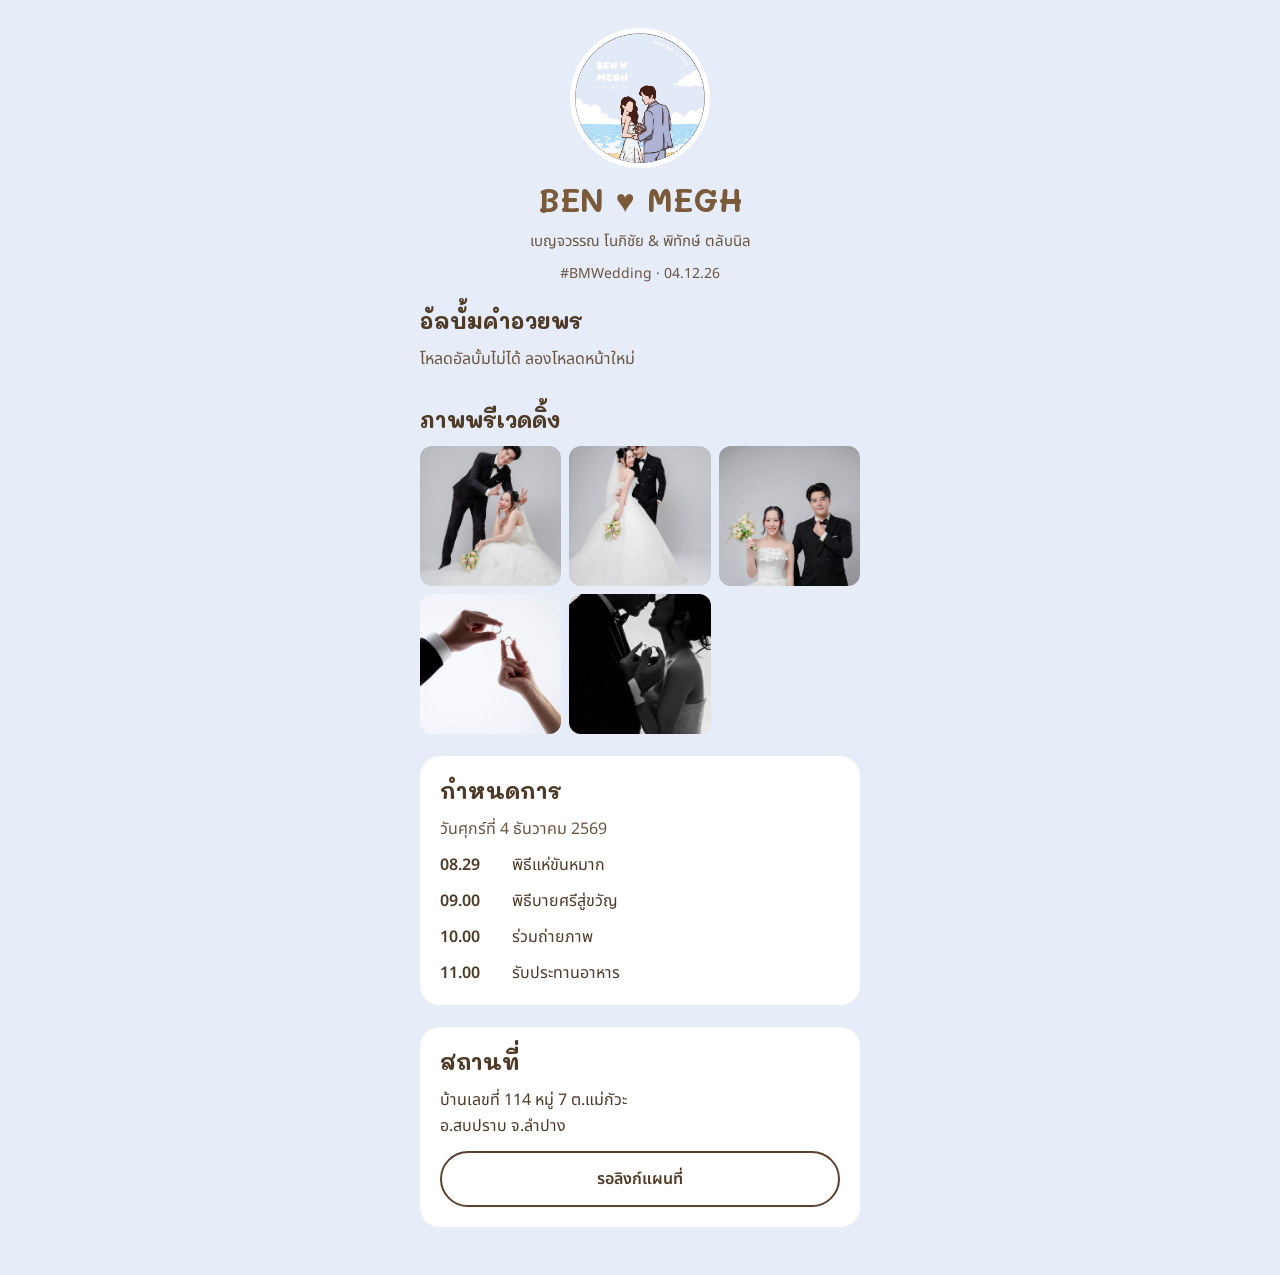
==== album.html @ f8b01b67 "Add files via upload" ====
<!doctype html>
<html lang="th">
<head>
<meta charset="utf-8">
<meta name="viewport" content="width=device-width, initial-scale=1">
<title>อัลบั้มคำอวยพร — BEN ♥ MEGH</title>
<link rel="stylesheet" href="css/fonts.css">
<link rel="stylesheet" href="css/style.css">
</head>
<body>
<main class="mobile">
  <header style="display:flex;flex-direction:column;align-items:center;gap:10px">
    <img src="img/illustration.jpg" alt="ภาพการ์ตูนบ่าวสาว" style="width:140px;height:140px;border-radius:50%;object-fit:cover;border:5px solid #fff">
    <p class="display brand">BEN ♥ MEGH</p>
    <p class="muted" style="margin:0;font-size:15px">เบญจวรรณ โนภิชัย &amp; พิทักษ์ ตลับนิล</p>
    <p class="muted" style="margin:0;font-size:14px">#BMWedding · 04.12.26</p>
  </header>

  <section style="display:flex;flex-direction:column;gap:12px">
    <h2>อัลบั้มคำอวยพร</h2>
    <p class="muted" id="albumState" style="margin:0">กำลังโหลด…</p>
    <div class="grid2" id="grid"></div>
  </section>

  <section style="display:flex;flex-direction:column;gap:12px">
    <h2>ภาพพรีเวดดิ้ง</h2>
    <div class="grid3">
      <img src="img/pre1.jpg" alt="รูปพรีเวดดิ้ง"><img src="img/pre2.jpg" alt="รูปพรีเวดดิ้ง">
      <img src="img/pre3.jpg" alt="รูปพรีเวดดิ้ง" style="object-position:top"><img src="img/pre4.jpg" alt="รูปแหวน">
      <img src="img/pre5.jpg" alt="รูปขาวดำ">
    </div>
  </section>

  <section class="card" style="display:flex;flex-direction:column;gap:12px">
    <h2>กำหนดการ</h2>
    <p class="muted" style="margin:0">วันศุกร์ที่ 4 ธันวาคม 2569</p>
    <div class="row"><b>08.29</b><span>พิธีแห่ขันหมาก</span></div>
    <div class="row"><b>09.00</b><span>พิธีบายศรีสู่ขวัญ</span></div>
    <div class="row"><b>10.00</b><span>ร่วมถ่ายภาพ</span></div>
    <div class="row"><b>11.00</b><span>รับประทานอาหาร</span></div>
  </section>

  <section class="card" style="display:flex;flex-direction:column;gap:12px">
    <h2>สถานที่</h2>
    <p style="margin:0;line-height:1.6">บ้านเลขที่ 114 หมู่ 7 ต.แม่กัวะ<br>อ.สบปราบ จ.ลำปาง</p>
    <a class="btn" id="mapBtn" target="_blank" rel="noopener">เปิดแผนที่</a>
  </section>
</main>

<div class="modal hidden" id="modal" role="dialog" aria-modal="true" aria-label="เล่นคำอวยพร">
  <div class="inner">
    <div class="ratio"><iframe id="modalPlayer" allow="autoplay" allowfullscreen title="คลิปคำอวยพร"></iframe></div>
    <p id="modalMsg" class="msg" style="color:#fff;font-size:16px"></p>
    <button class="btn outline" id="modalClose" type="button">ปิด</button>
  </div>
</div>

<script src="js/config.js"></script>
<script src="js/common.js"></script>
<script>
(function () {
  const C = window.APP_CONFIG, $ = id => document.getElementById(id);
  if (C.MAP_URL) $('mapBtn').href = C.MAP_URL;
  else { $('mapBtn').removeAttribute('href'); $('mapBtn').textContent = 'รอลิงก์แผนที่'; $('mapBtn').classList.add('outline'); }

  function open(item) {
    $('modalPlayer').src = item.previewUrl;
    $('modalMsg').textContent = item.message || '';
    $('modal').classList.remove('hidden');
  }
  $('modalClose').addEventListener('click', () => { $('modalPlayer').src = 'about:blank'; $('modal').classList.add('hidden'); });

  async function load() {
    try {
      const r = await App.apiGet({ action: 'album' });
      if (!r.ok) { $('albumState').textContent = r.error === 'expired' ? 'อัลบั้มปิดแล้ว ขอบคุณที่ร่วมอวยพรนะคะ' : 'โหลดอัลบั้มไม่ได้'; return; }
      $('albumState').textContent = r.items.length ? ('ทั้งหมด ' + r.items.length + ' คลิป') : 'ยังไม่มีคลิป';
      const grid = $('grid'); grid.innerHTML = '';
      r.items.forEach((it, i) => {
        const tile = App.el('button', { class: 'tile', type: 'button', 'aria-label': 'เล่นคำอวยพร', onclick: () => open(it) }, [
          App.el('span', { text: App.fmtTime(it.duration) })
        ]);
        tile.style.backgroundImage = 'url("' + it.thumbUrl + '")';
        tile.insertAdjacentHTML('afterbegin', '<svg width="28" height="28" viewBox="0 0 24 24" fill="#fff" aria-hidden="true"><path d="M8 5v14l11-7z"/></svg>');
        const wrap = App.el('div', {}, [tile]);
        if (it.message) wrap.appendChild(App.el('p', { class: 'msg', text: it.message }));
        grid.appendChild(wrap);
      });
    } catch (e) { $('albumState').textContent = 'โหลดอัลบั้มไม่ได้ ลองโหลดหน้าใหม่'; }
  }
  load();
})();
</script>
</body>
</html>
---- css/fonts.css ----
/* Mali, Noto Sans Thai — SIL Open Font License 1.1 (ดู fonts/OFL.txt) */
/* mali-thai-500-normal */
@font-face {
  font-family: 'Mali';
  font-style: normal;
  font-display: swap;
  font-weight: 500;
  src: url(../fonts/mali-thai-500-normal.woff2) format('woff2');
  unicode-range: U+02D7,U+0303,U+0331,U+0E01-0E5B,U+200C-200D,U+25CC;
}

/* mali-latin-500-normal */
@font-face {
  font-family: 'Mali';
  font-style: normal;
  font-display: swap;
  font-weight: 500;
  src: url(../fonts/mali-latin-500-normal.woff2) format('woff2');
  unicode-range: U+0000-00FF,U+0131,U+0152-0153,U+02BB-02BC,U+02C6,U+02DA,U+02DC,U+0304,U+0308,U+0329,U+2000-206F,U+20AC,U+2122,U+2191,U+2193,U+2212,U+2215,U+FEFF,U+FFFD;
}

/* mali-thai-700-normal */
@font-face {
  font-family: 'Mali';
  font-style: normal;
  font-display: swap;
  font-weight: 700;
  src: url(../fonts/mali-thai-700-normal.woff2) format('woff2');
  unicode-range: U+02D7,U+0303,U+0331,U+0E01-0E5B,U+200C-200D,U+25CC;
}

/* mali-latin-700-normal */
@font-face {
  font-family: 'Mali';
  font-style: normal;
  font-display: swap;
  font-weight: 700;
  src: url(../fonts/mali-latin-700-normal.woff2) format('woff2');
  unicode-range: U+0000-00FF,U+0131,U+0152-0153,U+02BB-02BC,U+02C6,U+02DA,U+02DC,U+0304,U+0308,U+0329,U+2000-206F,U+20AC,U+2122,U+2191,U+2193,U+2212,U+2215,U+FEFF,U+FFFD;
}

/* noto-sans-thai-thai-400-normal */
@font-face {
  font-family: 'Noto Sans Thai';
  font-style: normal;
  font-display: swap;
  font-weight: 400;
  src: url(../fonts/noto-sans-thai-thai-400-normal.woff2) format('woff2');
  unicode-range: U+02D7,U+0303,U+0331,U+0E01-0E5B,U+200C-200D,U+25CC;
}

/* noto-sans-thai-latin-400-normal */
@font-face {
  font-family: 'Noto Sans Thai';
  font-style: normal;
  font-display: swap;
  font-weight: 400;
  src: url(../fonts/noto-sans-thai-latin-400-normal.woff2) format('woff2');
  unicode-range: U+0000-00FF,U+0131,U+0152-0153,U+02BB-02BC,U+02C6,U+02DA,U+02DC,U+0304,U+0308,U+0329,U+2000-206F,U+20AC,U+2122,U+2191,U+2193,U+2212,U+2215,U+FEFF,U+FFFD;
}

/* noto-sans-thai-thai-600-normal */
@font-face {
  font-family: 'Noto Sans Thai';
  font-style: normal;
  font-display: swap;
  font-weight: 600;
  src: url(../fonts/noto-sans-thai-thai-600-normal.woff2) format('woff2');
  unicode-range: U+02D7,U+0303,U+0331,U+0E01-0E5B,U+200C-200D,U+25CC;
}

/* noto-sans-thai-latin-600-normal */
@font-face {
  font-family: 'Noto Sans Thai';
  font-style: normal;
  font-display: swap;
  font-weight: 600;
  src: url(../fonts/noto-sans-thai-latin-600-normal.woff2) format('woff2');
  unicode-range: U+0000-00FF,U+0131,U+0152-0153,U+02BB-02BC,U+02C6,U+02DA,U+02DC,U+0304,U+0308,U+0329,U+2000-206F,U+20AC,U+2122,U+2191,U+2193,U+2212,U+2215,U+FEFF,U+FFFD;
}
---- css/style.css ----
:root {
  --bg: #E6EDF8; --ink: #4E3A27; --muted: #6B5540; --brand: #7A5A38;
  --btn: #5B4330; --dark: #2B2622; --white: #FFFFFF; --line: #C9D3E3;
  --pink: #F4C2D7; --yellow: #FBE7A1; --blue: #BCD0EA; --sage: #D3DFCC; --rec: #E5484D;
}
* { box-sizing: border-box; }
html, body { margin: 0; height: 100%; }
body { font-family: 'Noto Sans Thai', system-ui, sans-serif; color: var(--ink); background: var(--bg);
  -webkit-text-size-adjust: 100%; }
.display { font-family: Mali, 'Noto Sans Thai', sans-serif; font-weight: 700; }
.brand { color: var(--brand); }
.muted { color: var(--muted); }
.hidden { display: none !important; }
a { color: var(--ink); }

.btn { display: inline-flex; align-items: center; justify-content: center; gap: 12px; min-height: 44px;
  border: none; border-radius: 999px; background: var(--btn); color: var(--white); font: inherit;
  font-weight: 600; text-decoration: none; cursor: pointer; padding: 14px 28px; }
.btn.outline { background: var(--white); color: var(--ink); border: 2px solid var(--btn); }
.btn:disabled { opacity: .5; cursor: default; }
.btn.lg { font-size: 28px; padding: 22px 40px; }
.card { background: var(--white); border-radius: 20px; padding: 20px; }
.tag { position: absolute; background: rgba(255,255,255,.88); color: var(--brand); border-radius: 10px;
  padding: 6px 12px; display: flex; flex-direction: column; align-items: flex-end; line-height: 1.2; }
.tag b { font-family: Mali, sans-serif; font-size: 18px; } .tag small { font-size: 12px; font-weight: 600; }
.pill { background: rgba(0,0,0,.55); color: #fff; padding: 8px 18px; border-radius: 999px; font-weight: 600; }

/* ---------- kiosk (iPad แนวนอน) ---------- */
.kiosk { position: fixed; inset: 0; overflow: hidden; user-select: none; -webkit-user-select: none;
  touch-action: manipulation; }
.screen { position: absolute; inset: 0; display: flex; }
.k1 { flex-direction: column; }
.k1 .main { flex: 1; display: flex; align-items: center; gap: 5vw; padding: 5vh 6vw 2vh; }
.k1 .art { width: min(40vw, 56vh); aspect-ratio: 1; border-radius: 50%; object-fit: cover; border: 8px solid #fff; }
.k1 h1 { margin: 0; font-size: clamp(44px, 5.4vw, 64px); line-height: 1.1; white-space: nowrap; }
.k1 .names { margin: 6px 0 0; font-size: 22px; } .k1 .date { margin: 4px 0 0; font-size: 18px; }
.k1 .lead { margin: 24px 0; font-size: 30px; line-height: 1.35; }
.k1 .foot { display: flex; align-items: center; justify-content: space-between; padding: 0 6vw 4vh; gap: 24px; }
.thumbs { display: flex; gap: 12px; }
.thumbs img { width: 96px; height: 96px; object-fit: cover; border-radius: 16px; border: 4px solid #fff;
  opacity: .55; transition: opacity .6s; }
.thumbs img.on { opacity: 1; }
.queue-badge { position: absolute; left: 12px; bottom: 8px; font-size: 13px; color: var(--muted); }

.cam-wrap { position: relative; flex: 1; background: var(--dark); border-radius: 28px; overflow: hidden; }
.cam-wrap video { width: 100%; height: 100%; object-fit: cover; }
.cam-wrap video.mirror { transform: scaleX(-1); }
.face-guide { position: absolute; left: 50%; top: 50%; width: 26vh; height: 34vh; transform: translate(-50%, -50%);
  border: 3px dashed rgba(255,255,255,.55); border-radius: 50%; pointer-events: none; }
.side { width: 340px; display: flex; flex-direction: column; justify-content: space-between; padding: 16px 0; }
.split { gap: 40px; padding: 40px; }
.steps { display: flex; flex-direction: column; gap: 18px; }
.step { display: flex; align-items: center; gap: 14px; font-size: 20px; }
.step i { width: 40px; height: 40px; flex-shrink: 0; border-radius: 50%; display: flex; align-items: center;
  justify-content: center; font-style: normal; font-weight: 600; }

.k4 { background: var(--dark); }
.k4 video { width: 100%; height: 100%; object-fit: cover; }
.k4 .top { position: absolute; top: 28px; left: 32px; right: 32px; display: flex; justify-content: space-between; }
.k4 .count { position: absolute; inset: 0; display: flex; flex-direction: column; align-items: center;
  justify-content: center; background: rgba(0,0,0,.35); color: #fff; }
.k4 .count b { font-family: Mali, sans-serif; font-size: 220px; line-height: 1; }
.k4 .bottom { position: absolute; left: 32px; right: 32px; bottom: 28px; display: flex; align-items: center; gap: 24px; }
.bar { height: 10px; border-radius: 5px; background: rgba(255,255,255,.25); overflow: hidden; }
.bar > div { height: 100%; background: var(--pink); width: 0; }
.dot { width: 16px; height: 16px; border-radius: 50%; background: var(--rec); display: inline-block; }

.center { flex-direction: column; align-items: center; justify-content: center; gap: 28px; padding: 6vw; text-align: center; }
.k7 { align-items: center; gap: 6vw; padding: 6vh 8vw; }
.qr-box { background: #fff; padding: 32px; border-radius: 32px; display: flex; flex-direction: column;
  align-items: center; gap: 14px; }
.qr-box svg { width: 300px; height: 300px; }

.setup { position: fixed; inset: 0; background: rgba(0,0,0,.5); display: flex; align-items: center;
  justify-content: center; z-index: 10; }
.setup .card { width: min(560px, 92vw); display: flex; flex-direction: column; gap: 14px; }
select, input, textarea { font: inherit; color: var(--ink); border: 2px solid var(--line); border-radius: 12px;
  padding: 10px 14px; background: #fff; width: 100%; }

/* ---------- มือถือ ---------- */
.mobile { max-width: 480px; margin: 0 auto; padding: 28px 20px 48px; display: flex; flex-direction: column; gap: 22px; }
.mobile header { text-align: center; }
.mobile header .display { font-size: 32px; margin: 0; }
.ratio { position: relative; width: 100%; aspect-ratio: 16/9; background: var(--dark); border-radius: 18px; overflow: hidden; }
.ratio iframe { position: absolute; inset: 0; width: 100%; height: 100%; border: 0; }
.grid2 { display: grid; grid-template-columns: repeat(2, minmax(0, 1fr)); gap: 10px; }
.grid3 { display: grid; grid-template-columns: repeat(3, minmax(0, 1fr)); gap: 8px; }
.grid3 img { width: 100%; height: 140px; object-fit: cover; border-radius: 12px; }
.tile { position: relative; height: 100px; border: none; border-radius: 14px; background: var(--dark) center/cover;
  cursor: pointer; display: flex; align-items: center; justify-content: center; width: 100%; }
.tile span { position: absolute; left: 8px; bottom: 6px; font-size: 12px; color: #eee; }
.msg { margin: 6px 0 0; font-size: 13px; line-height: 1.45; white-space: pre-wrap; overflow-wrap: anywhere; }
.modal { position: fixed; inset: 0; background: rgba(0,0,0,.8); display: flex; align-items: center; justify-content: center;
  padding: 16px; z-index: 20; }
.modal .inner { width: 100%; max-width: 720px; display: flex; flex-direction: column; gap: 12px; }
.row { display: flex; gap: 16px; } .row b { width: 56px; }
h2 { margin: 0; font-family: Mali, sans-serif; font-size: 22px; }

/* ---------- จอใหญ่ ---------- */
.big { position: fixed; inset: 0; background: var(--dark); overflow: hidden; }
.big video { width: 100%; height: 100%; object-fit: contain; background: #000; }
.big .logo { position: absolute; top: 28px; left: 32px; background: rgba(255,255,255,.9); color: var(--brand);
  padding: 10px 20px; border-radius: 14px; font-family: Mali, sans-serif; font-size: 28px; font-weight: 700; }
.big .qr { position: absolute; top: 28px; right: 32px; background: #fff; padding: 16px; border-radius: 20px;
  display: flex; flex-direction: column; align-items: center; gap: 8px; text-align: center; font-weight: 600; }
.big .qr svg { width: 160px; height: 160px; }
.big .foot { position: absolute; left: 32px; right: 32px; bottom: 28px; display: flex; justify-content: space-between; align-items: center; }
.big .start { position: absolute; inset: 0; display: flex; align-items: center; justify-content: center; }
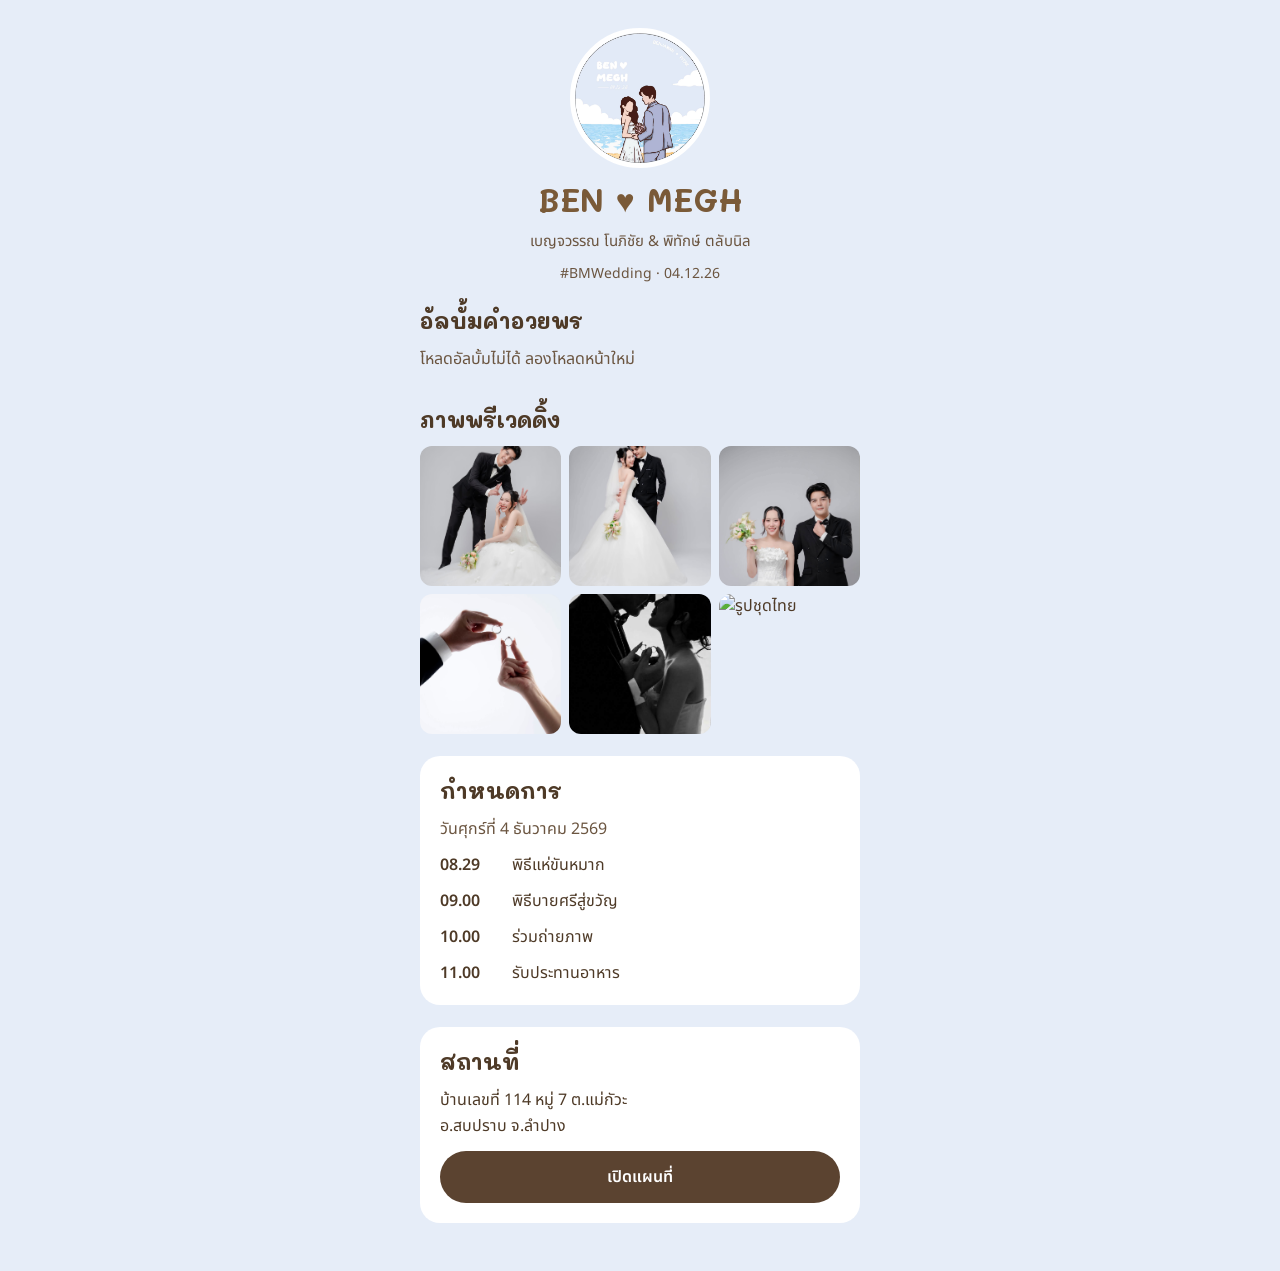
==== commit 9b770e5d: "Add files via upload" ====
--- a/album.html
+++ b/album.html
@@ -27,7 +27,7 @@
     <div class="grid3">
       <img src="img/pre1.jpg" alt="รูปพรีเวดดิ้ง"><img src="img/pre2.jpg" alt="รูปพรีเวดดิ้ง">
       <img src="img/pre3.jpg" alt="รูปพรีเวดดิ้ง" style="object-position:top"><img src="img/pre4.jpg" alt="รูปแหวน">
-      <img src="img/pre5.jpg" alt="รูปขาวดำ">
+      <img src="img/pre5.jpg" alt="รูปขาวดำ"><img src="img/pre6.jpg" alt="รูปชุดไทย" style="object-position:top">
     </div>
   </section>
 
@@ -51,6 +51,7 @@
   <div class="inner">
     <div class="ratio"><iframe id="modalPlayer" allow="autoplay" allowfullscreen title="คลิปคำอวยพร"></iframe></div>
     <p id="modalMsg" class="msg" style="color:#fff;font-size:16px"></p>
+    <a class="btn" id="modalEdit" href="#">แก้ไข/เพิ่มคำอวยพร</a>
     <button class="btn outline" id="modalClose" type="button">ปิด</button>
   </div>
 </div>
@@ -66,6 +67,8 @@
   function open(item) {
     $('modalPlayer').src = item.previewUrl;
     $('modalMsg').textContent = item.message || '';
+    // ข้อ 60: ไปหน้าแขกของคลิปนี้เพื่อแก้ไข/เพิ่มคำอวยพร
+    $('modalEdit').href = App.guestUrl(item.token); $('modalEdit').classList.toggle('hidden', !item.token);
     $('modal').classList.remove('hidden');
   }
   $('modalClose').addEventListener('click', () => { $('modalPlayer').src = 'about:blank'; $('modal').classList.add('hidden'); });
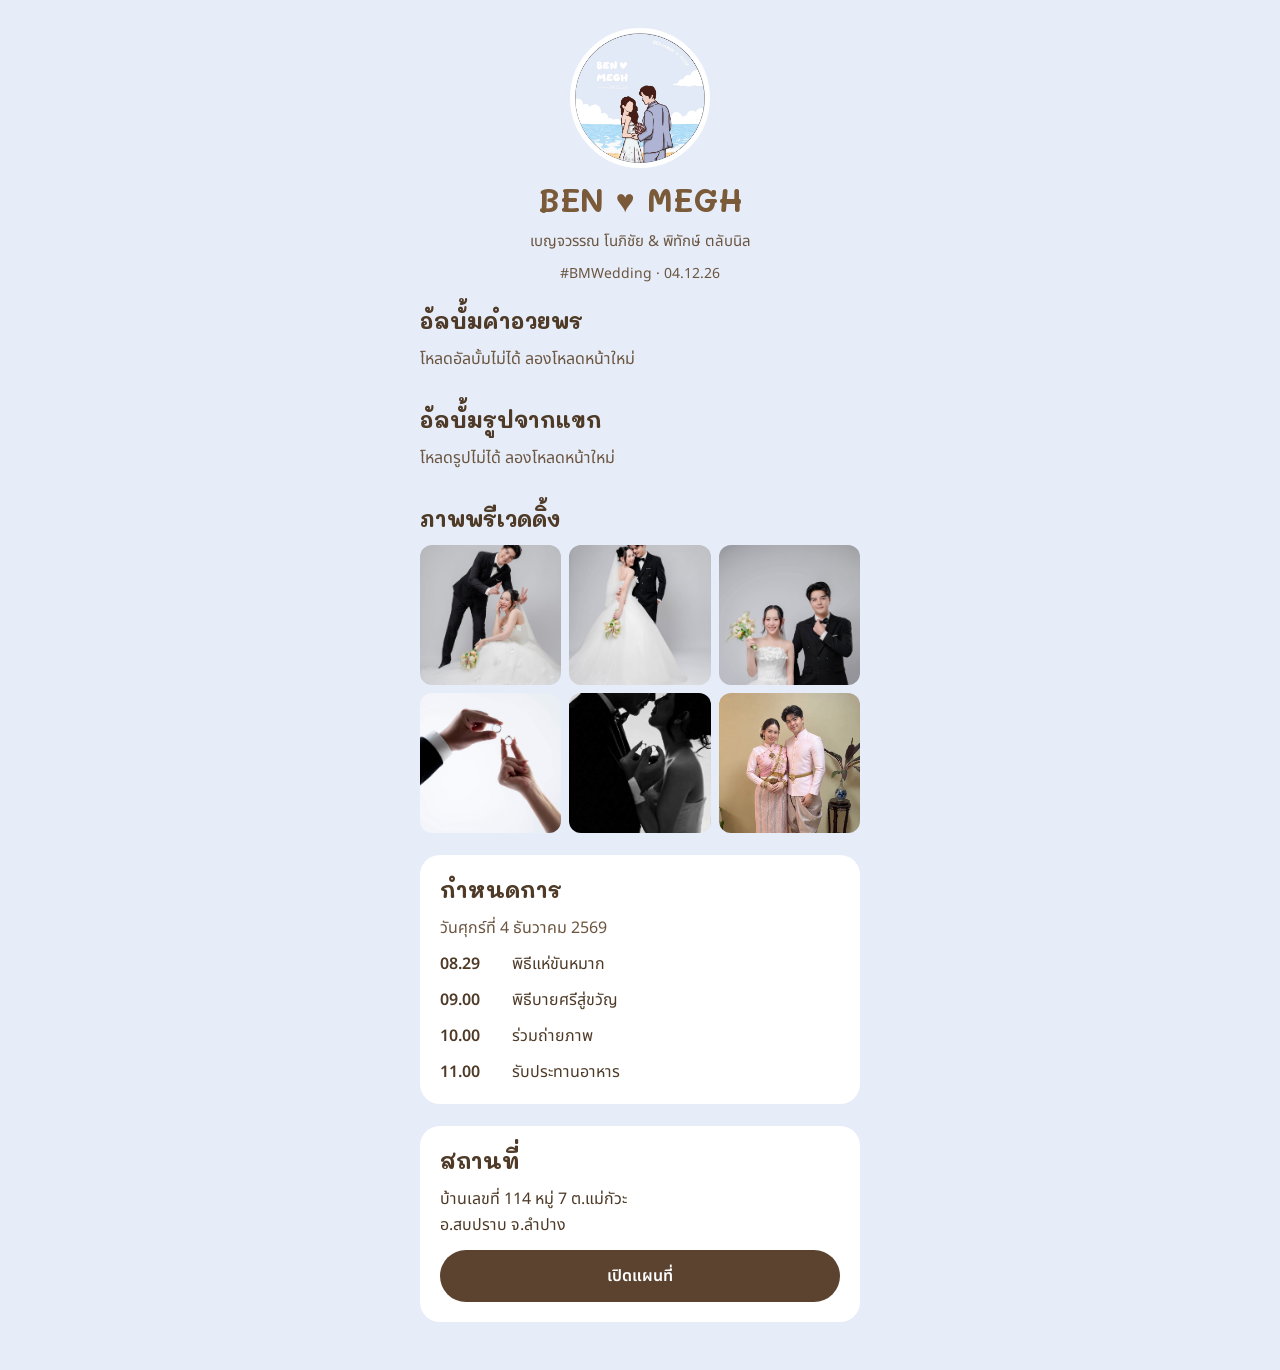
==== commit cfa22f82: "Add files via upload" ====
--- a/album.html
+++ b/album.html
@@ -20,6 +20,26 @@
     <h2>อัลบั้มคำอวยพร</h2>
     <p class="muted" id="albumState" style="margin:0">กำลังโหลด…</p>
     <div class="grid2" id="grid"></div>
+  </section>
+
+  <!-- ข้อ 70: อัลบั้มรูปจากแขก (คนละ 1 รูป 1 ครั้ง ต่อเครื่อง) -->
+  <section style="display:flex;flex-direction:column;gap:12px">
+    <h2>อัลบั้มรูปจากแขก</h2>
+    <p class="muted" id="photoState" style="margin:0">กำลังโหลด…</p>
+    <form id="photoForm" class="card hidden" style="display:flex;flex-direction:column;gap:10px">
+      <label for="photoFile" class="display brand" style="font-size:18px">ส่งรูปของคุณ (ได้ 1 รูป)</label>
+      <input id="photoFile" type="file" accept="image/*">
+      <img id="photoPreview" alt="ตัวอย่างรูปที่เลือก" class="hidden" style="width:100%;max-height:320px;object-fit:contain;border-radius:12px;background:#fff">
+      <label for="photoCaption" class="muted" style="font-size:14px">คำบรรยาย (ไม่บังคับ)</label>
+      <input id="photoCaption" type="text" maxlength="100" placeholder="เช่น ยินดีด้วยนะ" style="min-height:44px;padding:8px 12px;border:1px solid var(--line);border-radius:12px;font:inherit">
+      <p class="muted" style="margin:0;font-size:13px">ส่งแล้วแก้ไขหรือส่งรูปใหม่ไม่ได้</p>
+      <div style="display:flex;align-items:center;justify-content:space-between;gap:10px">
+        <span class="muted" id="photoMsg" style="font-size:14px"></span>
+        <button class="btn" type="submit" id="photoSend" disabled>ส่งรูป</button>
+      </div>
+    </form>
+    <p id="photoDone" class="card hidden" style="margin:0;text-align:center">♥ ส่งรูปแล้ว ขอบคุณที่ร่วมแบ่งปันความทรงจำนะคะ</p>
+    <div class="grid3" id="photoGrid"></div>
   </section>
 
   <section style="display:flex;flex-direction:column;gap:12px">
@@ -51,6 +71,7 @@
   <div class="inner">
     <div class="ratio"><iframe id="modalPlayer" allow="autoplay" allowfullscreen title="คลิปคำอวยพร"></iframe></div>
     <p id="modalMsg" class="msg" style="color:#fff;font-size:16px"></p>
+    <a class="btn outline" id="modalFull" href="#" target="_blank" rel="noopener">ดูเต็มจอ</a>
     <a class="btn" id="modalEdit" href="#">แก้ไข/เพิ่มคำอวยพร</a>
     <button class="btn outline" id="modalClose" type="button">ปิด</button>
   </div>
@@ -67,6 +88,7 @@
   function open(item) {
     $('modalPlayer').src = item.previewUrl;
     $('modalMsg').textContent = item.message || '';
+    $('modalFull').href = String(item.previewUrl).replace(/\/preview$/, '/view'); // ข้อ 69: เปิดในหน้า Drive เต็มจอ
     // ข้อ 60: ไปหน้าแขกของคลิปนี้เพื่อแก้ไข/เพิ่มคำอวยพร
     $('modalEdit').href = App.guestUrl(item.token); $('modalEdit').classList.toggle('hidden', !item.token);
     $('modal').classList.remove('hidden');
@@ -92,6 +114,85 @@
     } catch (e) { $('albumState').textContent = 'โหลดอัลบั้มไม่ได้ ลองโหลดหน้าใหม่'; }
   }
   load();
+
+  // ---------- ข้อ 70: รูปจากแขก ----------
+  function deviceId() { // รหัสเครื่องสุ่ม เก็บในเบราว์เซอร์ (ไม่ใช่ข้อมูลส่วนตัว)
+    try {
+      let d = localStorage.getItem('bm_device');
+      if (!d) { d = (crypto.randomUUID ? crypto.randomUUID() : String(Date.now()) + '-' + Math.random().toString(36).slice(2)); localStorage.setItem('bm_device', d); }
+      return d;
+    } catch (e) { return ''; }
+  }
+  const DEV = deviceId();
+  let photoBlob = null;
+
+  function showDone() { $('photoForm').classList.add('hidden'); $('photoDone').classList.remove('hidden'); }
+
+  async function loadPhotos() {
+    try {
+      const r = await App.apiGet({ action: 'photos', d: DEV });
+      if (!r.ok) { $('photoState').textContent = 'โหลดรูปไม่ได้'; return; }
+      $('photoState').textContent = r.items.length ? ('ทั้งหมด ' + r.items.length + ' รูป') : 'ยังไม่มีรูป ส่งรูปแรกได้เลย';
+      if (r.mine) showDone();
+      else if (r.editable && DEV) $('photoForm').classList.remove('hidden');
+      const g = $('photoGrid'); g.innerHTML = '';
+      r.items.forEach(it => {
+        const a = App.el('a', { href: it.viewUrl, target: '_blank', rel: 'noopener', style: 'display:flex;flex-direction:column;gap:4px;color:inherit;text-decoration:none' }, [
+          App.el('img', { src: it.thumbUrl, alt: it.caption || 'รูปจากแขก', loading: 'lazy' })
+        ]);
+        if (it.caption) a.appendChild(App.el('span', { class: 'muted', style: 'font-size:13px;word-break:break-word', text: it.caption }));
+        g.appendChild(a);
+      });
+    } catch (e) { $('photoState').textContent = 'โหลดรูปไม่ได้ ลองโหลดหน้าใหม่'; }
+  }
+
+  // ย่อด้านยาวเหลือ 2048 px แล้วเป็น JPEG (ผู้ใช้เลือกในข้อ 70)
+  function shrink(file) {
+    return new Promise((res, rej) => {
+      const url = URL.createObjectURL(file), img = new Image();
+      img.onload = () => {
+        const k = Math.min(1, 2048 / Math.max(img.naturalWidth, img.naturalHeight));
+        const c = document.createElement('canvas');
+        c.width = Math.round(img.naturalWidth * k); c.height = Math.round(img.naturalHeight * k);
+        c.getContext('2d').drawImage(img, 0, 0, c.width, c.height);
+        URL.revokeObjectURL(url);
+        c.toBlob(b => b ? res(b) : rej(new Error('encode')), 'image/jpeg', 0.85);
+      };
+      img.onerror = () => { URL.revokeObjectURL(url); rej(new Error('decode')); };
+      img.src = url;
+    });
+  }
+  function toB64(blob) {
+    return new Promise((res, rej) => { const fr = new FileReader();
+      fr.onload = () => { const s = String(fr.result); res(s.slice(s.indexOf('base64,') + 7)); };
+      fr.onerror = () => rej(fr.error); fr.readAsDataURL(blob); });
+  }
+
+  $('photoFile').addEventListener('change', async () => {
+    const f = $('photoFile').files[0]; photoBlob = null; $('photoSend').disabled = true;
+    if (!f) return;
+    $('photoMsg').textContent = 'กำลังเตรียมรูป…';
+    try {
+      photoBlob = await shrink(f);
+      $('photoPreview').src = URL.createObjectURL(photoBlob); $('photoPreview').classList.remove('hidden');
+      $('photoMsg').textContent = ''; $('photoSend').disabled = false;
+    } catch (e) { $('photoMsg').textContent = 'เปิดรูปนี้ไม่ได้ ลองเลือกรูปอื่น'; }
+  });
+
+  $('photoForm').addEventListener('submit', async e => {
+    e.preventDefault();
+    if (!photoBlob) return;
+    $('photoSend').disabled = true; $('photoMsg').textContent = 'กำลังส่ง…';
+    try {
+      const r = await App.apiPost({ action: 'photo', device: DEV, mime: 'image/jpeg',
+        caption: $('photoCaption').value, data: await toB64(photoBlob) });
+      if (r.ok || r.error === 'already') { showDone(); loadPhotos(); return; }
+      $('photoMsg').textContent = r.error === 'expired' ? 'ปิดรับรูปแล้ว' : 'ส่งไม่สำเร็จ ลองอีกครั้ง';
+    } catch (err) { $('photoMsg').textContent = 'ส่งไม่สำเร็จ ลองอีกครั้ง'; }
+    $('photoSend').disabled = false;
+  });
+
+  loadPhotos();
 })();
 </script>
 </body>
